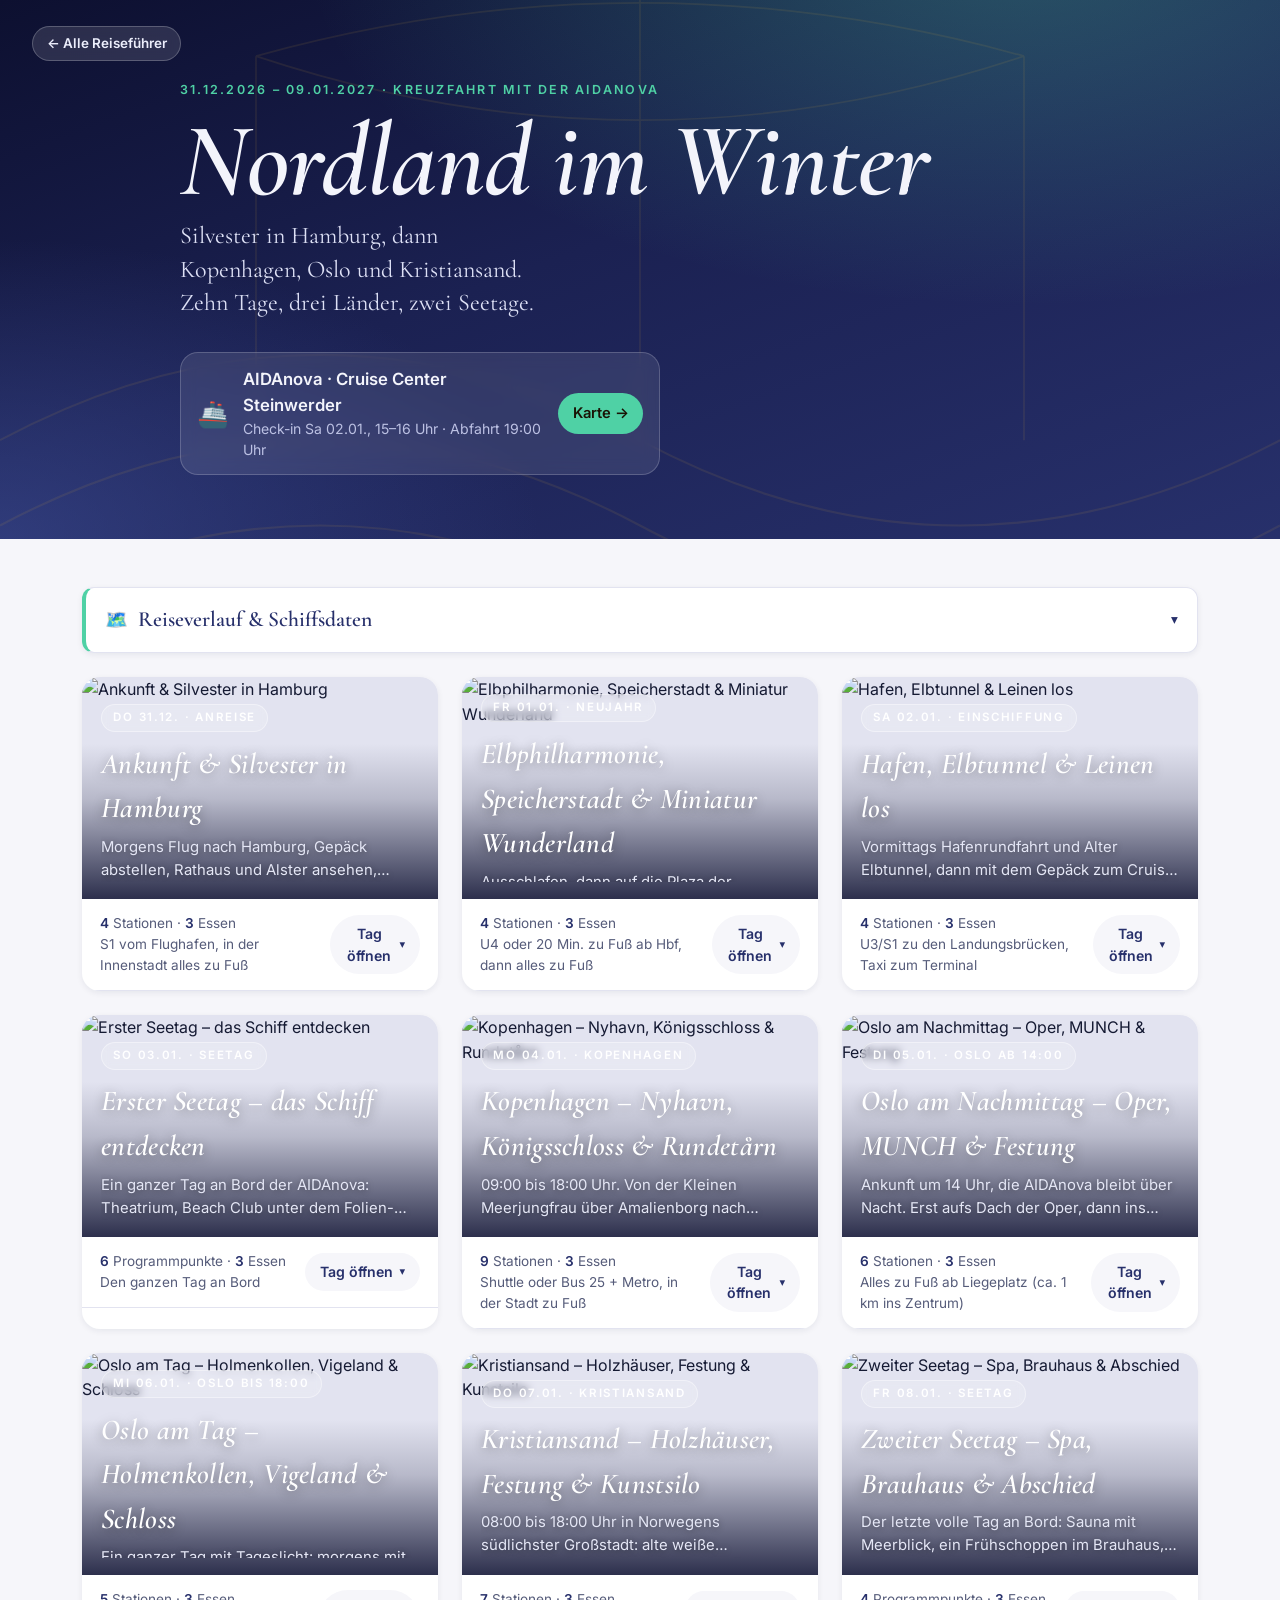
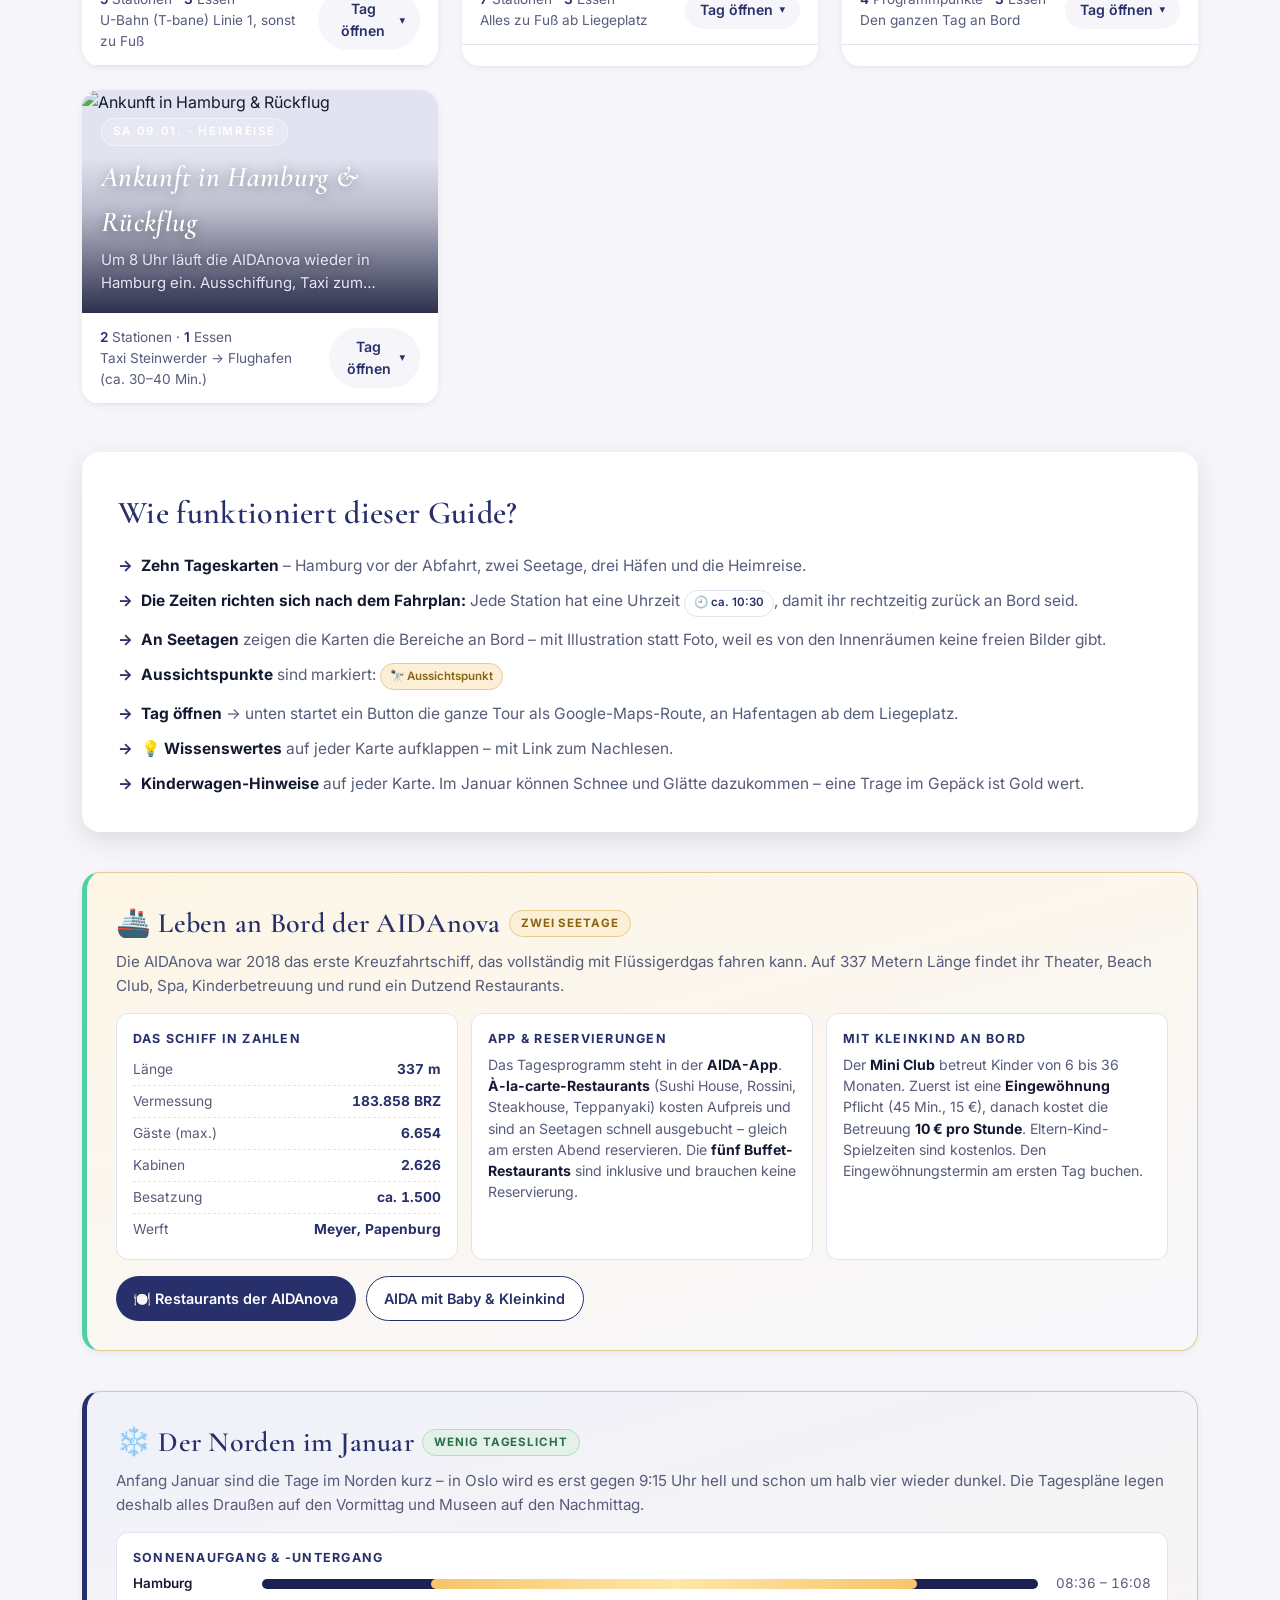
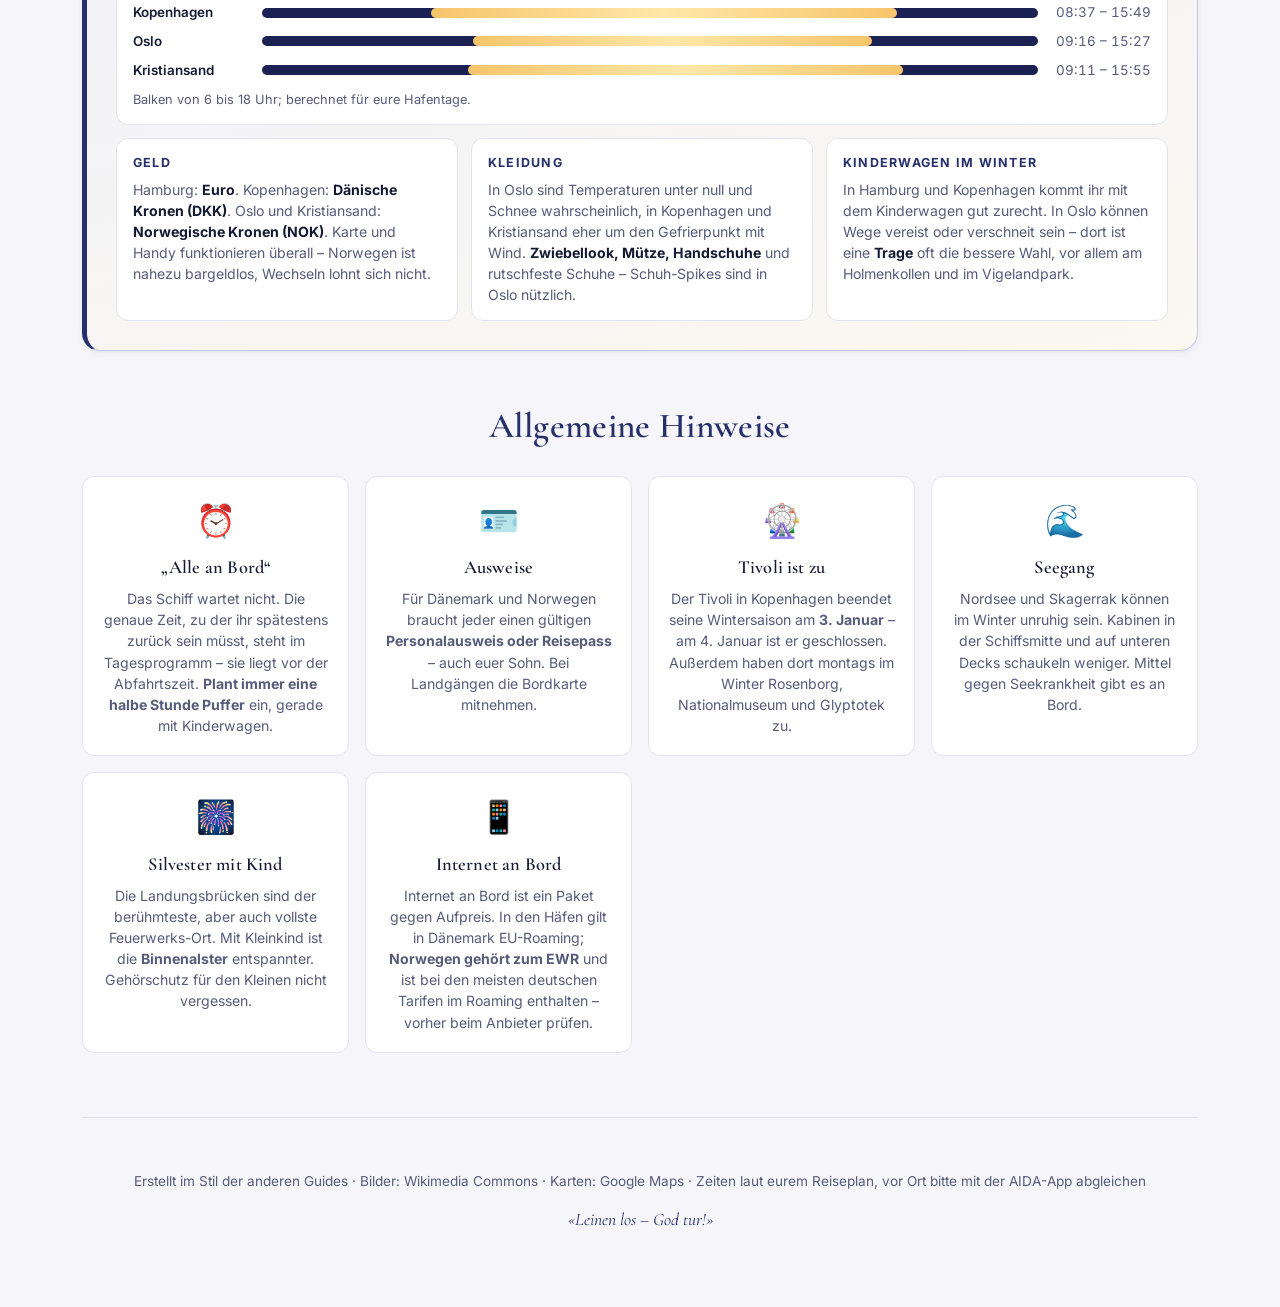
==== aida/index.html @ bf61fb6d "AIDAnova: Kreuzfahrt-Reisefuehrer 31.12.2026-09.01.2027 + Startseite auf sieben Reisen - Neuer Guide" ====
<!DOCTYPE html>
<html lang="de">
<head>
  <meta charset="UTF-8" />
  <meta name="viewport" content="width=device-width, initial-scale=1.0, viewport-fit=cover" />
  <meta name="theme-color" content="#27306b" />
  <meta name="description" content="Reiseführer zur AIDAnova-Kreuzfahrt 31.12.2026–09.01.2027: Silvester in Hamburg, Kopenhagen, Oslo, Kristiansand und zwei Seetage – mit Tagesplänen, Bordtipps und Wissenswertem." />
  <title>AIDAnova · Hamburg – Kopenhagen – Oslo – Kristiansand</title>
  <link rel="preconnect" href="https://upload.wikimedia.org" crossorigin />
  <link rel="preconnect" href="https://fonts.googleapis.com" />
  <link rel="preconnect" href="https://fonts.gstatic.com" crossorigin />
  <link href="https://fonts.googleapis.com/css2?family=Cormorant+Garamond:wght@500;600;700&family=Inter:wght@400;500;600;700&display=swap" rel="stylesheet" />
  <link rel="stylesheet" href="styles.css?v=2" />
  <link rel="icon" href="data:image/svg+xml,%3Csvg xmlns='http://www.w3.org/2000/svg' viewBox='0 0 100 100'%3E%3Ctext y='.9em' font-size='90'%3E🚢%3C/text%3E%3C/svg%3E" />
</head>
<body>
  <header class="hero">
    <a class="backlink" href="../index.html">← Alle Reiseführer</a>
    <div class="hero-inner">
      <div class="kicker">31.12.2026 – 09.01.2027 · Kreuzfahrt mit der AIDAnova</div>
      <h1>Nordland im Winter</h1>
      <p class="lead">Silvester in Hamburg, dann Kopenhagen, Oslo und Kristiansand.<br />Zehn Tage, drei Länder, zwei Seetage.</p>
      <div class="hotel-card">
        <div class="hotel-icon">🚢</div>
        <div>
          <div class="hotel-name">AIDAnova · Cruise Center Steinwerder</div>
          <div class="hotel-addr">Check-in Sa 02.01., 15–16 Uhr · Abfahrt 19:00 Uhr</div>
        </div>
        <a class="hotel-link" id="hotel-link" href="#" target="_blank" rel="noopener">Karte&nbsp;→</a>
      </div>
    </div>
  </header>

  <main>
    <section class="travel-summary">
      <details class="travel-details">
        <summary>
          <span class="ts-icon">🗺️</span>
          <span class="ts-title">Reiseverlauf &amp; Schiffsdaten</span>
          <span class="ts-chevron">▾</span>
        </summary>
        <div class="ts-body">

          <div class="port-table-wrap">
            <table class="port-table">
              <thead><tr><th>Tag</th><th>Ort</th><th>Zeiten</th></tr></thead>
              <tbody>
                <tr><td>Do 31.12.</td><td>Anreise nach Hamburg · Silvester</td><td class="t">07:00 Flug</td></tr>
                <tr><td>Fr 01.01.</td><td>Hamburg · Miniatur Wunderland</td><td class="t">13:00 geplant</td></tr>
                <tr><td>Sa 02.01.</td><td>Hamburg · Einschiffung, Cruise Center Steinwerder</td><td class="t">Check-in 15–16 · ab 19:00</td></tr>
                <tr class="sea"><td>So 03.01.</td><td>Seetag</td><td class="t">ganztags an Bord</td></tr>
                <tr><td>Mo 04.01.</td><td>Kopenhagen</td><td class="t">09:00 – 18:00</td></tr>
                <tr><td>Di 05.01.</td><td>Oslo · Übernachtung im Hafen</td><td class="t">an 14:00</td></tr>
                <tr><td>Mi 06.01.</td><td>Oslo</td><td class="t">ab 18:00</td></tr>
                <tr><td>Do 07.01.</td><td>Kristiansand</td><td class="t">08:00 – 18:00</td></tr>
                <tr class="sea"><td>Fr 08.01.</td><td>Seetag</td><td class="t">ganztags an Bord</td></tr>
                <tr><td>Sa 09.01.</td><td>Hamburg · Ausschiffung &amp; Rückflug</td><td class="t">an 08:00 · Flug 13:30</td></tr>
              </tbody>
            </table>
          </div>

          <div class="logistics">
            <div class="logi-card">
              <h3>🛳️ Einschiffung <span class="logi-time">Sa 02.01.</span></h3>
              <div class="logi-leg"><span class="t">15–16 Uhr</span><span class="d"><strong>Check-in auf der AIDAnova</strong><br />Cruise Center Steinwerder · Kronprinzkai</span></div>
              <div class="logi-leg"><span class="t">Adresse</span><span class="d"><strong>Buchheisterstraße 16</strong><br />20457 Hamburg</span></div>
              <div class="logi-leg"><span class="t">19:00</span><span class="d"><strong>Abfahrt</strong><br />Auslaufen auf der Elbe bei Nacht</span></div>
              <p style="margin-top:0.7rem;">Mit Gepäck und Kinderwagen am besten mit dem <strong>Taxi</strong> zum Terminal – es liegt auf der Südseite der Elbe.</p>
            </div>
            <div class="logi-card">
              <h3>✈️ Flüge <span class="logi-time">Stuttgart ↔ Hamburg</span></h3>
              <div class="logi-leg"><span class="t">Do 31.12.</span><span class="d"><strong>07:00 Flug nach Hamburg</strong><br />vom Flughafen mit der S1 in die Stadt</span></div>
              <div class="logi-leg"><span class="t">Sa 09.01.</span><span class="d"><strong>13:30 Rückflug nach Stuttgart</strong><br />spätestens 11:30 Uhr am Flughafen</span></div>
              <p style="margin-top:0.7rem;">Ankunft des Schiffs am 09.01. um 08:00 Uhr – frühes Ausschiffungsfenster wählen und ein Taxi zum Flughafen einplanen (ca. 30–40 Min.).</p>
            </div>
          </div>

          <div class="fare-note" style="margin-top:1rem;">
            <strong>Noch offen laut eurem Reiseplan:</strong>
            <ul class="checklist">
              <li>Hotel und Transfers in Hamburg (31.12.–02.01.)</li>
              <li>Buchungsbestätigung Miniatur Wunderland (Fr 01.01., 13:00 Uhr)</li>
              <li>Weitere Aktivitäten und Landausflüge</li>
              <li>Ausschiffung und Transfer zum Flughafen am 09.01.</li>
            </ul>
          </div>

        </div>
      </details>
    </section>

    <section class="zones" id="zones"></section>

    <template id="zone-template">
      <article class="zone-card">
        <div class="zone-image-wrap">
          <img class="zone-image" alt="" loading="lazy" />
          <div class="zone-overlay">
            <div class="zone-tag"></div>
            <h3 class="zone-title"></h3>
            <p class="zone-summary"></p>
          </div>
        </div>
        <div class="zone-meta">
          <div class="zone-stats"></div>
          <button class="zone-toggle" type="button">
            <span class="toggle-text">Tag öffnen</span>
            <span class="toggle-icon">▾</span>
          </button>
        </div>
        <div class="zone-body" hidden>
          <div class="zone-section">
            <h4>Stationen</h4>
            <div class="cards sights"></div>
          </div>
          <div class="zone-section">
            <h4>Essen &amp; Trinken</h4>
            <div class="cards restaurants"></div>
          </div>
          <div class="zone-actions">
            <a class="route-btn" target="_blank" rel="noopener">
              <span>🚶</span><span>Als Spaziergang in Google&nbsp;Maps</span>
            </a>
            <p class="route-hint"></p>
          </div>
        </div>
      </article>
    </template>

    <template id="card-template">
      <article class="card">
        <div class="card-image-wrap">
          <img class="card-image" alt="" loading="lazy" />
        </div>
        <div class="card-body">
          <div class="card-head">
            <h5 class="card-title"></h5>
            <span class="card-type"></span>
          </div>
          <p class="card-desc"></p>
          <div class="card-badges"></div>
          <a class="card-link" target="_blank" rel="noopener">
            <span class="card-link-icon">📍</span>
            <span class="card-link-text">In Google&nbsp;Maps öffnen</span>
          </a>
        </div>
      </article>
    </template>

    <section class="intro">
      <h2>Wie funktioniert dieser Guide?</h2>
      <ul class="intro-list">
        <li><strong>Zehn Tageskarten</strong> – Hamburg vor der Abfahrt, zwei Seetage, drei Häfen und die Heimreise.</li>
        <li><strong>Die Zeiten richten sich nach dem Fahrplan:</strong> Jede Station hat eine Uhrzeit <span class="badge time">🕘 ca. 10:30</span>, damit ihr rechtzeitig zurück an Bord seid.</li>
        <li><strong>An Seetagen</strong> zeigen die Karten die Bereiche an Bord – mit Illustration statt Foto, weil es von den Innenräumen keine freien Bilder gibt.</li>
        <li><strong>Aussichtspunkte</strong> sind markiert: <span class="badge view">🔭 Aussichtspunkt</span></li>
        <li><strong>Tag öffnen</strong> → unten startet ein Button die ganze Tour als Google-Maps-Route, an Hafentagen ab dem Liegeplatz.</li>
        <li><strong>💡 Wissenswertes</strong> auf jeder Karte aufklappen – mit Link zum Nachlesen.</li>
        <li><strong>Kinderwagen-Hinweise</strong> auf jeder Karte. Im Januar können Schnee und Glätte dazukommen – eine Trage im Gepäck ist Gold wert.</li>
      </ul>
    </section>

    <section class="info-panel highlight">
      <h2>🚢 Leben an Bord der AIDAnova <span class="status-pill gold">Zwei Seetage</span></h2>
      <p>Die AIDAnova war 2018 das erste Kreuzfahrtschiff, das vollständig mit Flüssigerdgas fahren kann. Auf 337 Metern Länge findet ihr Theater, Beach Club, Spa, Kinderbetreuung und rund ein Dutzend Restaurants.</p>
      <div class="info-grid">
        <div class="info-box">
          <h3>Das Schiff in Zahlen</h3>
          <div class="fare"><span>Länge</span><b>337 m</b></div>
          <div class="fare"><span>Vermessung</span><b>183.858 BRZ</b></div>
          <div class="fare"><span>Gäste (max.)</span><b>6.654</b></div>
          <div class="fare"><span>Kabinen</span><b>2.626</b></div>
          <div class="fare"><span>Besatzung</span><b>ca. 1.500</b></div>
          <div class="fare"><span>Werft</span><b>Meyer, Papenburg</b></div>
        </div>
        <div class="info-box">
          <h3>App &amp; Reservierungen</h3>
          <p>Das Tagesprogramm steht in der <strong>AIDA-App</strong>. <strong>À-la-carte-Restaurants</strong> (Sushi House, Rossini, Steakhouse, Teppanyaki) kosten Aufpreis und sind an Seetagen schnell ausgebucht – gleich am ersten Abend reservieren. Die <strong>fünf Buffet-Restaurants</strong> sind inklusive und brauchen keine Reservierung.</p>
        </div>
        <div class="info-box">
          <h3>Mit Kleinkind an Bord</h3>
          <p>Der <strong>Mini Club</strong> betreut Kinder von 6 bis 36 Monaten. Zuerst ist eine <strong>Eingewöhnung</strong> Pflicht (45 Min., 15&nbsp;€), danach kostet die Betreuung <strong>10&nbsp;€ pro Stunde</strong>. Eltern-Kind-Spielzeiten sind kostenlos. Den Eingewöhnungstermin am ersten Tag buchen.</p>
        </div>
      </div>
      <div class="info-actions">
        <a class="info-btn" href="https://aida.de/schiffe/aidanova/restaurants" target="_blank" rel="noopener">🍽️ Restaurants der AIDAnova</a>
        <a class="info-btn secondary" href="https://aida.de/willkommen/familie/babies-kleinkinder" target="_blank" rel="noopener">AIDA mit Baby &amp; Kleinkind</a>
      </div>
    </section>

    <section class="info-panel">
      <h2>❄️ Der Norden im Januar <span class="status-pill">Wenig Tageslicht</span></h2>
      <p>Anfang Januar sind die Tage im Norden kurz – in Oslo wird es erst gegen 9:15 Uhr hell und schon um halb vier wieder dunkel. Die Tagespläne legen deshalb alles Draußen auf den Vormittag und Museen auf den Nachmittag.</p>
      <div class="info-box" style="margin-bottom:0.8rem;">
        <h3>Sonnenaufgang &amp; -untergang</h3>
        <div class="daylight">
          <div class="dl-row"><b>Hamburg</b><div class="dl-bar"><span style="left:21.7%;width:62.8%"></span></div><span class="dl-t">08:36 – 16:08</span></div>
          <div class="dl-row"><b>Kopenhagen</b><div class="dl-bar"><span style="left:21.8%;width:60%"></span></div><span class="dl-t">08:37 – 15:49</span></div>
          <div class="dl-row"><b>Oslo</b><div class="dl-bar"><span style="left:27.2%;width:51.5%"></span></div><span class="dl-t">09:16 – 15:27</span></div>
          <div class="dl-row"><b>Kristiansand</b><div class="dl-bar"><span style="left:26.5%;width:56.1%"></span></div><span class="dl-t">09:11 – 15:55</span></div>
        </div>
        <p style="margin-top:0.6rem; font-size:0.8rem;">Balken von 6 bis 18 Uhr; berechnet für eure Hafentage.</p>
      </div>
      <div class="info-grid">
        <div class="info-box">
          <h3>Geld</h3>
          <p>Hamburg: <strong>Euro</strong>. Kopenhagen: <strong>Dänische Kronen (DKK)</strong>. Oslo und Kristiansand: <strong>Norwegische Kronen (NOK)</strong>. Karte und Handy funktionieren überall – Norwegen ist nahezu bargeldlos, Wechseln lohnt sich nicht.</p>
        </div>
        <div class="info-box">
          <h3>Kleidung</h3>
          <p>In Oslo sind Temperaturen unter null und Schnee wahrscheinlich, in Kopenhagen und Kristiansand eher um den Gefrierpunkt mit Wind. <strong>Zwiebellook, Mütze, Handschuhe</strong> und rutschfeste Schuhe – Schuh-Spikes sind in Oslo nützlich.</p>
        </div>
        <div class="info-box">
          <h3>Kinderwagen im Winter</h3>
          <p>In Hamburg und Kopenhagen kommt ihr mit dem Kinderwagen gut zurecht. In Oslo können Wege vereist oder verschneit sein – dort ist eine <strong>Trage</strong> oft die bessere Wahl, vor allem am Holmenkollen und im Vigelandpark.</p>
        </div>
      </div>
    </section>

    <section class="tips">
      <h2>Allgemeine Hinweise</h2>
      <div class="tip-grid">
        <div class="tip">
          <div class="tip-icon">⏰</div>
          <h3>„Alle an Bord“</h3>
          <p>Das Schiff wartet nicht. Die genaue Zeit, zu der ihr spätestens zurück sein müsst, steht im Tagesprogramm – sie liegt vor der Abfahrtszeit. <strong>Plant immer eine halbe Stunde Puffer</strong> ein, gerade mit Kinderwagen.</p>
        </div>
        <div class="tip">
          <div class="tip-icon">🪪</div>
          <h3>Ausweise</h3>
          <p>Für Dänemark und Norwegen braucht jeder einen gültigen <strong>Personalausweis oder Reisepass</strong> – auch euer Sohn. Bei Landgängen die Bordkarte mitnehmen.</p>
        </div>
        <div class="tip">
          <div class="tip-icon">🎡</div>
          <h3>Tivoli ist zu</h3>
          <p>Der Tivoli in Kopenhagen beendet seine Wintersaison am <strong>3. Januar</strong> – am 4. Januar ist er geschlossen. Außerdem haben dort montags im Winter Rosenborg, Nationalmuseum und Glyptotek zu.</p>
        </div>
        <div class="tip">
          <div class="tip-icon">🌊</div>
          <h3>Seegang</h3>
          <p>Nordsee und Skagerrak können im Winter unruhig sein. Kabinen in der Schiffsmitte und auf unteren Decks schaukeln weniger. Mittel gegen Seekrankheit gibt es an Bord.</p>
        </div>
        <div class="tip">
          <div class="tip-icon">🎆</div>
          <h3>Silvester mit Kind</h3>
          <p>Die Landungsbrücken sind der berühmteste, aber auch vollste Feuerwerks-Ort. Mit Kleinkind ist die <strong>Binnenalster</strong> entspannter. Gehörschutz für den Kleinen nicht vergessen.</p>
        </div>
        <div class="tip">
          <div class="tip-icon">📱</div>
          <h3>Internet an Bord</h3>
          <p>Internet an Bord ist ein Paket gegen Aufpreis. In den Häfen gilt in Dänemark EU-Roaming; <strong>Norwegen gehört zum EWR</strong> und ist bei den meisten deutschen Tarifen im Roaming enthalten – vorher beim Anbieter prüfen.</p>
        </div>
      </div>
    </section>

    <footer class="footer">
      <p>Erstellt im Stil der anderen Guides · Bilder: Wikimedia&nbsp;Commons · Karten: Google&nbsp;Maps · Zeiten laut eurem Reiseplan, vor Ort bitte mit der AIDA-App abgleichen</p>
      <p class="footer-quote">«Leinen los – God tur!»</p>
    </footer>
  </main>

  <script src="script.js?v=2"></script>
</body>
</html>
---- aida/styles.css ----
/* ========== Variables ========== */
:root {
  --terra: #27306b;        /* Nordlicht-Indigo */
  --terra-soft: #40509a;   /* helleres Indigo */
  --cream: #f6f6fa;        /* kühles Off-White */
  --cream-2: #e2e3f0;      /* zartes Blaugrau */
  --ink: #151a33;          /* Tiefblau-Schwarz */
  --ink-soft: #565c7a;     /* gedämpft */
  --gold: #4fd1a5;         /* Aurora-Mint (Nordlicht) */
  --green: #2c6e49;
  --amber: #c97e1f;
  --red: #b1361b;
  --shadow-sm: 0 2px 6px rgba(21, 26, 51, 0.07);
  --shadow: 0 8px 24px rgba(21, 26, 51, 0.12);
  --shadow-lg: 0 16px 48px rgba(21, 26, 51, 0.18);
  --radius: 18px;
  --radius-sm: 12px;
  --serif: "Cormorant Garamond", "Playfair Display", Georgia, serif;
  --sans: "Inter", -apple-system, BlinkMacSystemFont, "Segoe UI", system-ui, sans-serif;
}

/* ========== Reset ========== */
*, *::before, *::after { box-sizing: border-box; }
html { -webkit-text-size-adjust: 100%; scroll-behavior: smooth; }
body {
  margin: 0;
  font-family: var(--sans);
  color: var(--ink);
  background: var(--cream);
  line-height: 1.55;
  -webkit-font-smoothing: antialiased;
}
img { display: block; max-width: 100%; height: auto; }
button { font: inherit; cursor: pointer; border: 0; background: none; color: inherit; }
a { color: inherit; text-decoration: none; }
h1, h2, h3, h4, h5 { font-family: var(--serif); font-weight: 600; letter-spacing: 0.01em; margin: 0; }

/* ========== Back link ========== */
.backlink {
  position: absolute;
  top: clamp(1rem, 3vw, 1.6rem);
  left: clamp(1rem, 4vw, 2rem);
  z-index: 5;
  display: inline-flex;
  align-items: center;
  gap: 0.4rem;
  font-size: 0.84rem;
  font-weight: 600;
  color: #eceefb;
  background: rgba(255, 255, 255, 0.12);
  border: 1px solid rgba(255, 255, 255, 0.22);
  border-radius: 999px;
  padding: 0.4rem 0.85rem;
  backdrop-filter: blur(6px);
  -webkit-backdrop-filter: blur(6px);
  transition: background 0.15s ease, transform 0.15s ease;
}
.backlink:hover { background: rgba(255, 255, 255, 0.22); transform: translateX(-2px); }

/* ========== Hero ========== */
.hero {
  position: relative;
  background:
    radial-gradient(1200px 600px at 80% -10%, rgba(79,209,165,0.30), transparent 60%),
    radial-gradient(900px 500px at 0% 100%, rgba(64,80,154,0.55), transparent 60%),
    linear-gradient(160deg, #0d1030 0%, #1b2152 46%, #27306b 100%);
  color: #f3f4fb;
  padding: clamp(4.5rem, 8vw, 5rem) clamp(1.25rem, 5vw, 3rem) clamp(2rem, 6vw, 4rem);
  overflow: hidden;
}
.hero::before {
  content: "";
  position: absolute; inset: 0;
  background:
    url("data:image/svg+xml;utf8,%3Csvg xmlns='http://www.w3.org/2000/svg' width='600' height='600' viewBox='0 0 600 600'%3E%3Cg fill='none' stroke='%23d4a53a' stroke-width='1' opacity='0.10'%3E%3Cpath d='M0 380 Q 150 300 300 380 T 600 380'/%3E%3Cpath d='M0 420 Q 150 340 300 420 T 600 420'/%3E%3Cpath d='M0 460 Q 150 380 300 460 T 600 460'/%3E%3Cpath d='M120 380 V200 M300 380 V170 M480 380 V200' stroke-width='0.8'/%3E%3Cpath d='M120 200 Q 300 260 480 200' stroke-width='0.8'/%3E%3Cpath d='M120 200 Q 300 150 480 200' stroke-width='0.8'/%3E%3C/g%3E%3C/svg%3E") center/cover no-repeat;
  pointer-events: none;
}
.hero-inner { position: relative; max-width: 920px; margin: 0 auto; }
.kicker {
  font-size: 0.78rem;
  letter-spacing: 0.18em;
  text-transform: uppercase;
  color: var(--gold);
  font-weight: 600;
  margin-bottom: 0.8rem;
}
.hero h1 {
  font-size: clamp(3.4rem, 12vw, 6.5rem);
  line-height: 0.95;
  margin: 0 0 0.5rem;
  font-weight: 600;
  font-style: italic;
  letter-spacing: -0.01em;
}
.lead {
  font-family: var(--serif);
  font-size: clamp(1.15rem, 2.5vw, 1.5rem);
  line-height: 1.4;
  color: #dde0f5;
  margin: 0 0 2rem;
  max-width: 34ch;
}
.hotel-card {
  display: flex;
  align-items: center;
  gap: 0.9rem;
  background: rgba(243, 244, 251, 0.10);
  backdrop-filter: blur(8px);
  -webkit-backdrop-filter: blur(8px);
  border: 1px solid rgba(243, 244, 251, 0.20);
  border-radius: var(--radius);
  padding: 0.8rem 1rem;
  max-width: 480px;
}
.hotel-icon { font-size: 1.6rem; line-height: 1; }
.hotel-name { font-weight: 600; font-size: 1.05rem; }
.hotel-addr { font-size: 0.88rem; color: #bcc1e3; }
.hotel-card > div:nth-child(2) { flex: 1; }
.hotel-link {
  background: var(--gold);
  color: #1a1305;
  font-weight: 600;
  font-size: 0.92rem;
  padding: 0.55rem 0.9rem;
  border-radius: 999px;
  white-space: nowrap;
  transition: transform 0.15s ease, background 0.15s ease;
}
.hotel-link:hover { background: #6fe0ba; transform: translateY(-1px); }
.hotel-link:active { transform: translateY(0); }

/* ========== Main ========== */
main { max-width: 1180px; margin: 0 auto; padding: 0 clamp(1rem, 4vw, 2rem); }

/* ========== Intro ========== */
.intro {
  background: #fff;
  border-radius: var(--radius);
  padding: clamp(1.5rem, 4vw, 2.25rem);
  margin: 0 auto 2.5rem;
  box-shadow: var(--shadow);
  position: relative;
  z-index: 2;
}
.intro h2 {
  font-size: clamp(1.5rem, 3.5vw, 2rem);
  color: var(--terra);
  margin-bottom: 1rem;
}
.intro-list {
  list-style: none;
  padding: 0;
  margin: 0;
  display: grid;
  gap: 0.7rem;
  font-size: 0.97rem;
  color: var(--ink-soft);
}
.intro-list li::before {
  content: "→";
  color: var(--terra);
  font-weight: 700;
  margin-right: 0.5rem;
}
.intro-list strong { color: var(--ink); }

/* ========== Info-Panel ========== */
.info-panel {
  background: linear-gradient(165deg, #f0f1fa 0%, #fbf8f0 100%);
  border: 1px solid #c3c7e6;
  border-left: 5px solid var(--terra);
  border-radius: var(--radius);
  padding: clamp(1.2rem, 3vw, 1.8rem);
  margin: 0 auto 2.5rem;
  box-shadow: var(--shadow-sm);
}
.info-panel.highlight {
  background: linear-gradient(165deg, #fdf6e6 0%, #f8f8fc 100%);
  border-color: #e4cb90;
  border-left-color: var(--gold);
}
.info-panel h2 {
  font-size: clamp(1.35rem, 3vw, 1.75rem);
  color: var(--terra);
  margin-bottom: 0.3rem;
  display: flex;
  align-items: center;
  gap: 0.5rem;
  flex-wrap: wrap;
}
.status-pill {
  font-family: var(--sans);
  font-size: 0.72rem;
  font-weight: 700;
  letter-spacing: 0.08em;
  text-transform: uppercase;
  background: #e3f1e8;
  color: var(--green);
  border: 1px solid #b6dcbf;
  border-radius: 999px;
  padding: 0.25rem 0.7rem;
}
.status-pill.gold { background: #fbf0d6; color: #8a6412; border-color: #e4cb90; }
.info-panel > p { margin: 0 0 1rem; font-size: 0.95rem; color: var(--ink-soft); }
.info-grid {
  display: grid;
  gap: 0.8rem;
  grid-template-columns: 1fr;
}
@media (min-width: 680px) {
  .info-grid { grid-template-columns: repeat(3, 1fr); }
}
.info-box {
  background: #fff;
  border: 1px solid var(--cream-2);
  border-radius: var(--radius-sm);
  padding: 0.9rem 1rem;
}
.info-box h3 {
  font-family: var(--sans);
  font-size: 0.78rem;
  font-weight: 700;
  letter-spacing: 0.1em;
  text-transform: uppercase;
  color: var(--terra);
  margin-bottom: 0.4rem;
}
.info-box p { margin: 0; font-size: 0.88rem; color: var(--ink-soft); line-height: 1.5; }
.info-box strong { color: var(--ink); }
.fare {
  display: flex;
  justify-content: space-between;
  gap: 0.6rem;
  padding: 0.3rem 0;
  border-bottom: 1px dashed var(--cream-2);
  font-size: 0.86rem;
  color: var(--ink-soft);
}
.fare:last-child { border-bottom: 0; }
.fare b { color: var(--terra); font-variant-numeric: tabular-nums; white-space: nowrap; }
.info-actions { margin-top: 1rem; display: flex; flex-wrap: wrap; gap: 0.6rem; }
.info-btn {
  display: inline-flex;
  align-items: center;
  gap: 0.45rem;
  background: var(--terra);
  color: #fff;
  font-weight: 600;
  font-size: 0.9rem;
  padding: 0.65rem 1.1rem;
  border-radius: 999px;
  transition: background 0.15s ease, transform 0.15s ease;
}
.info-btn:hover { background: var(--terra-soft); transform: translateY(-1px); }
.info-btn.secondary {
  background: #fff;
  color: var(--terra);
  border: 1.5px solid var(--terra);
}
.info-btn.secondary:hover { background: var(--terra); color: #fff; }

/* ========== Flug & Reisedaten (aufklappbar) ========== */
.travel-summary {
  margin: clamp(2rem, 5vw, 3rem) 0 0;
  position: relative;
  z-index: 2;
}
.travel-details {
  background: #fff;
  border: 1px solid var(--cream-2);
  border-left: 4px solid var(--gold);
  border-radius: var(--radius-sm);
  box-shadow: var(--shadow-sm);
  overflow: hidden;
}
.travel-details > summary {
  display: flex;
  align-items: center;
  gap: 0.6rem;
  padding: 0.95rem 1.2rem;
  cursor: pointer;
  user-select: none;
  font-family: var(--serif);
  font-size: clamp(1.1rem, 2.4vw, 1.35rem);
  font-weight: 600;
  color: var(--terra);
  list-style: none;
  transition: background 0.15s ease;
}
.travel-details > summary::-webkit-details-marker { display: none; }
.travel-details > summary::marker { content: ""; }
.travel-details > summary:hover { background: #f3f3fa; }
.travel-details > summary:focus-visible {
  outline: 2px solid var(--terra);
  outline-offset: -2px;
}
.ts-icon { font-size: 1.15rem; line-height: 1; }
.ts-title { flex: 1; }
.ts-chevron {
  font-family: var(--sans);
  font-size: 0.85rem;
  color: var(--terra);
  transition: transform 0.25s ease;
}
.travel-details[open] > summary .ts-chevron { transform: rotate(180deg); }
.travel-details[open] > summary { border-bottom: 1px solid var(--cream-2); }
.ts-body { padding: 1.2rem clamp(1rem, 3vw, 1.3rem) 1.3rem; }

/* Flüge */
.flights {
  display: grid;
  gap: 0.8rem;
  grid-template-columns: 1fr;
  margin-bottom: 1rem;
}
@media (min-width: 680px) {
  .flights { grid-template-columns: 1fr 1fr; }
}
.flight {
  background: linear-gradient(165deg, #f3f3fa 0%, #fbfaf4 100%);
  border: 1px solid var(--cream-2);
  border-radius: var(--radius-sm);
  padding: 0.9rem 1rem;
}
.fl-head {
  display: flex;
  justify-content: space-between;
  align-items: baseline;
  gap: 0.5rem;
  margin-bottom: 0.6rem;
}
.fl-dir {
  font-family: var(--sans);
  font-size: 0.78rem;
  font-weight: 700;
  letter-spacing: 0.08em;
  text-transform: uppercase;
  color: var(--terra);
}
.fl-no {
  font-family: var(--sans);
  font-size: 0.75rem;
  font-weight: 700;
  color: #8a6412;
  background: #fbf0d6;
  border: 1px solid #e4cb90;
  border-radius: 999px;
  padding: 0.15rem 0.55rem;
  white-space: nowrap;
}
.fl-route {
  display: flex;
  align-items: center;
  gap: 0.5rem;
}
.fl-point { flex: 1; min-width: 0; }
.fl-point b {
  display: block;
  font-size: 1.3rem;
  color: var(--ink);
  font-variant-numeric: tabular-nums;
  line-height: 1.1;
}
.fl-point span {
  display: block;
  font-size: 0.8rem;
  color: var(--ink-soft);
}
.fl-point:last-child { text-align: right; }
.fl-arrow {
  display: flex;
  flex-direction: column;
  align-items: center;
  color: var(--terra-soft);
  font-size: 1rem;
  flex-shrink: 0;
}
.fl-arrow small { font-size: 0.68rem; color: var(--ink-soft); white-space: nowrap; }
.fl-date {
  margin-top: 0.6rem;
  padding-top: 0.5rem;
  border-top: 1px dashed var(--cream-2);
  font-size: 0.8rem;
  color: var(--ink-soft);
}
.fare-note {
  background: #f7f7fc;
  border: 1px solid var(--cream-2);
  border-radius: var(--radius-sm);
  padding: 0.8rem 1rem;
  font-size: 0.86rem;
  color: var(--ink-soft);
  line-height: 1.5;
  margin-bottom: 1rem;
}
.fare-note strong { color: var(--ink); }
.ts-body .logistics { margin-bottom: 0; }
.travel-summary + .zones { margin-top: 1.5rem; }

/* ========== Logistik ========== */
.logistics {
  display: grid;
  gap: 1rem;
  grid-template-columns: 1fr;
  margin: 0 auto 2.5rem;
}
@media (min-width: 720px) {
  .logistics { grid-template-columns: 1fr 1fr; }
}
.logi-card {
  background: linear-gradient(165deg, #ffffff 0%, #f3f3fa 100%);
  border: 1px solid var(--cream-2);
  border-left: 4px solid var(--gold);
  border-radius: var(--radius-sm);
  padding: 1.2rem 1.3rem;
  box-shadow: var(--shadow-sm);
}
.logi-card h3 {
  font-size: 1.2rem;
  color: var(--terra);
  margin-bottom: 0.55rem;
  display: flex;
  align-items: center;
  gap: 0.5rem;
  flex-wrap: wrap;
}
.logi-card .logi-time {
  font-family: var(--sans);
  font-weight: 700;
  color: var(--gold);
  font-size: 0.95rem;
}
.logi-card p { margin: 0 0 0.5rem; font-size: 0.92rem; color: var(--ink-soft); }
.logi-card p:last-child { margin-bottom: 0; }
.logi-card strong { color: var(--ink); }
.logi-leg {
  display: flex;
  align-items: baseline;
  gap: 0.6rem;
  padding: 0.45rem 0;
  border-bottom: 1px dashed var(--cream-2);
  font-size: 0.92rem;
}
.logi-leg:last-of-type { border-bottom: 0; }
.logi-leg .t {
  font-weight: 700;
  color: var(--terra);
  white-space: nowrap;
  font-variant-numeric: tabular-nums;
}
.logi-leg .d { color: var(--ink-soft); }
.logi-leg .d strong { color: var(--ink); }

/* ========== Zones ========== */
.zones {
  display: grid;
  gap: 1.5rem;
  grid-template-columns: 1fr;
  margin: clamp(2rem, 5vw, 3rem) 0 3rem;
  position: relative;
  z-index: 2;
}
@media (min-width: 720px) {
  .zones { grid-template-columns: repeat(2, 1fr); }
}
@media (min-width: 1080px) {
  .zones { grid-template-columns: repeat(3, 1fr); }
}

.zone-card {
  background: #fff;
  border-radius: var(--radius);
  overflow: hidden;
  box-shadow: var(--shadow-sm);
  display: flex;
  flex-direction: column;
  transition: transform 0.25s ease, box-shadow 0.25s ease;
}
.zone-card:hover { transform: translateY(-3px); box-shadow: var(--shadow); }
.zone-card.is-open {
  grid-column: 1 / -1;
  box-shadow: var(--shadow-lg);
}

.zone-image-wrap {
  position: relative;
  aspect-ratio: 16 / 10;
  overflow: hidden;
  background: var(--cream-2);
}
.zone-image {
  width: 100%;
  height: 100%;
  object-fit: cover;
  transition: transform 0.6s ease;
}
.zone-card:hover .zone-image { transform: scale(1.04); }
.zone-overlay {
  position: absolute;
  inset: 0;
  padding: 1.1rem 1.2rem 1.1rem;
  display: flex;
  flex-direction: column;
  justify-content: flex-end;
  color: #fff;
  background: linear-gradient(180deg, rgba(0,0,0,0) 30%, rgba(13,16,48,0.20) 55%, rgba(13,16,48,0.85) 100%);
}
.zone-tag {
  display: inline-block;
  align-self: flex-start;
  font-size: 0.72rem;
  letter-spacing: 0.15em;
  text-transform: uppercase;
  font-weight: 600;
  background: rgba(255, 255, 255, 0.18);
  border: 1px solid rgba(255, 255, 255, 0.4);
  border-radius: 999px;
  padding: 0.25rem 0.7rem;
  backdrop-filter: blur(4px);
  margin-bottom: 0.6rem;
}
.zone-title {
  font-size: clamp(1.4rem, 3vw, 1.8rem);
  font-style: italic;
  text-shadow: 0 2px 12px rgba(0,0,0,0.4);
}
.zone-summary {
  margin: 0.3rem 0 0;
  font-size: 0.93rem;
  color: #e5e7f6;
  text-shadow: 0 1px 6px rgba(0,0,0,0.4);
  display: -webkit-box;
  -webkit-line-clamp: 2;
  -webkit-box-orient: vertical;
  overflow: hidden;
}

.zone-meta {
  display: flex;
  align-items: center;
  justify-content: space-between;
  gap: 0.8rem;
  padding: 0.85rem 1.1rem;
  border-bottom: 1px solid var(--cream-2);
}
.zone-stats { font-size: 0.85rem; color: var(--ink-soft); }
.zone-stats span { color: var(--terra); font-weight: 600; }

.zone-toggle {
  display: inline-flex;
  align-items: center;
  gap: 0.4rem;
  background: var(--cream);
  color: var(--terra);
  font-weight: 600;
  font-size: 0.88rem;
  padding: 0.5rem 0.95rem;
  border-radius: 999px;
  transition: background 0.15s ease, color 0.15s ease;
}
.zone-toggle:hover { background: var(--terra); color: #fff; }
.toggle-icon { transition: transform 0.25s ease; font-size: 0.7rem; }
.zone-card.is-open .toggle-icon { transform: rotate(180deg); }
.zone-card.is-open .toggle-text::before { content: "Tag schließen"; }
.zone-card.is-open .toggle-text { font-size: 0; }
.zone-card.is-open .toggle-text::before { font-size: 0.88rem; }

.zone-body { padding: 1.4rem clamp(1rem, 3vw, 1.6rem) 1.6rem; }
.zone-section + .zone-section { margin-top: 1.8rem; }
.zone-section h4 {
  font-size: 1.25rem;
  color: var(--terra);
  margin-bottom: 0.9rem;
  border-bottom: 2px solid var(--cream-2);
  padding-bottom: 0.4rem;
}
.zone-section.collapsible h4 {
  display: flex;
  align-items: center;
  justify-content: space-between;
  gap: 0.6rem;
  cursor: pointer;
  user-select: none;
  transition: color 0.15s ease, border-color 0.15s ease;
}
.zone-section.collapsible h4:hover {
  color: var(--terra-soft);
  border-bottom-color: var(--terra-soft);
}
.zone-section.collapsible h4:focus-visible {
  outline: 2px solid var(--terra);
  outline-offset: 4px;
  border-radius: 4px;
}
.section-count {
  font-family: var(--sans);
  font-size: 0.85rem;
  font-weight: 500;
  color: var(--ink-soft);
  margin-left: 0.3rem;
}
.section-icon {
  font-family: var(--sans);
  font-size: 0.9rem;
  transition: transform 0.25s ease;
  color: var(--terra);
}
.zone-section.is-collapsed .section-icon { transform: rotate(-90deg); }
.zone-section.collapsible.is-collapsed h4 {
  margin-bottom: 0;
  border-bottom-color: transparent;
}
.zone-section.collapsible:not(.is-collapsed) h4 { margin-bottom: 0.9rem; }

.cards {
  display: grid;
  gap: 1rem;
  grid-template-columns: 1fr;
}
.cards.is-hidden,
.cards[hidden] { display: none !important; }
@media (min-width: 600px) {
  .cards { grid-template-columns: repeat(2, 1fr); }
}
@media (min-width: 1080px) {
  .zone-card.is-open .cards { grid-template-columns: repeat(3, 1fr); }
}

/* ========== Card ========== */
.card {
  background: var(--cream);
  border-radius: var(--radius-sm);
  overflow: hidden;
  display: flex;
  flex-direction: column;
  border: 1px solid var(--cream-2);
  transition: transform 0.2s ease, box-shadow 0.2s ease;
}
.card:hover { transform: translateY(-2px); box-shadow: var(--shadow-sm); }

.card-image-wrap {
  aspect-ratio: 16 / 10;
  background: linear-gradient(135deg, var(--cream-2), #c0c4e0);
  overflow: hidden;
  position: relative;
}
.card-image { width: 100%; height: 100%; object-fit: cover; }
.card-image[data-fallback="true"] { object-fit: contain; padding: 1.2rem; }

.card-body { padding: 0.9rem 1rem 1rem; flex: 1; display: flex; flex-direction: column; }
.card-head {
  display: flex;
  justify-content: space-between;
  align-items: baseline;
  gap: 0.5rem;
  margin-bottom: 0.35rem;
}
.card-title { font-size: 1.1rem; line-height: 1.2; color: var(--ink); }
.card-type {
  font-size: 0.7rem;
  text-transform: uppercase;
  letter-spacing: 0.1em;
  color: var(--ink-soft);
  flex-shrink: 0;
}
.card-desc {
  font-size: 0.9rem;
  color: var(--ink-soft);
  margin: 0 0 0.7rem;
  line-height: 1.45;
}
.card-badges {
  display: flex;
  flex-wrap: wrap;
  gap: 0.35rem;
  margin-bottom: 0.85rem;
}

.badge {
  display: inline-flex;
  align-items: center;
  gap: 0.25rem;
  font-size: 0.72rem;
  font-weight: 600;
  padding: 0.22rem 0.55rem;
  border-radius: 999px;
  border: 1px solid transparent;
  white-space: nowrap;
}
.badge.stroller-yes { background: #e3f1e8; color: var(--green); border-color: #b6dcbf; }
.badge.stroller-careful { background: #fbeed3; color: var(--amber); border-color: #f0d294; }
.badge.stroller-no { background: #f9dfd6; color: var(--red); border-color: #e9b6a4; }
.badge.price { background: #fff; color: var(--ink-soft); border-color: var(--cream-2); }
.badge.tip { background: #e6e8f5; color: var(--terra); border-color: #c5c9e8; }
.badge.gf { background: #e3f1e8; color: var(--green); border-color: #b6dcbf; }
.badge.transit { background: #e7eefb; color: #2f5277; border-color: #c6d3e6; }
.badge.view { background: #fbf0d6; color: #8a6412; border-color: #e4cb90; }

.card-link {
  margin-top: auto;
  display: inline-flex;
  align-items: center;
  justify-content: center;
  gap: 0.45rem;
  background: var(--terra);
  color: #fff;
  font-weight: 600;
  font-size: 0.88rem;
  padding: 0.6rem 0.9rem;
  border-radius: 999px;
  transition: background 0.15s ease, transform 0.15s ease;
}
.card-link:hover { background: var(--terra-soft); transform: translateY(-1px); }
.card-link:active { transform: translateY(0); }

.card-ticket {
  display: inline-flex;
  align-items: center;
  justify-content: center;
  gap: 0.45rem;
  background: #fff;
  color: var(--terra);
  border: 1.5px solid var(--terra);
  font-weight: 600;
  font-size: 0.86rem;
  padding: 0.55rem 0.85rem;
  border-radius: 999px;
  margin-bottom: 0.5rem;
  transition: background 0.15s ease, color 0.15s ease, transform 0.15s ease;
}
/* ========== Wissenswertes (aufklappbar je Karte) ========== */
.facts {
  background: #fff;
  border: 1px solid var(--cream-2);
  border-radius: var(--radius-sm);
  margin-bottom: 0.6rem;
  overflow: hidden;
}
.facts > summary {
  display: flex;
  align-items: center;
  gap: 0.45rem;
  padding: 0.5rem 0.75rem;
  cursor: pointer;
  user-select: none;
  font-size: 0.82rem;
  font-weight: 600;
  color: var(--terra);
  list-style: none;
  transition: background 0.15s ease;
}
.facts > summary::-webkit-details-marker { display: none; }
.facts > summary::marker { content: ""; }
.facts > summary:hover { background: #eff0fa; }
.facts > summary:focus-visible { outline: 2px solid var(--terra); outline-offset: -2px; }
.facts-icon { font-size: 0.9rem; line-height: 1; }
.facts-title { flex: 1; }
.facts-chevron { font-size: 0.7rem; transition: transform 0.25s ease; }
.facts[open] > summary .facts-chevron { transform: rotate(180deg); }
.facts[open] > summary { border-bottom: 1px solid var(--cream-2); }
.facts-body { padding: 0.75rem; }
.facts-image {
  width: 100%;
  border-radius: 8px;
  margin-bottom: 0.6rem;
  aspect-ratio: 16 / 9;
  object-fit: cover;
}
.facts-text {
  margin: 0 0 0.7rem;
  font-size: 0.85rem;
  line-height: 1.55;
  color: var(--ink-soft);
}
.facts-link {
  display: inline-flex;
  align-items: center;
  gap: 0.35rem;
  font-size: 0.8rem;
  font-weight: 600;
  color: var(--terra);
  border-bottom: 1px solid currentColor;
  padding-bottom: 1px;
  transition: color 0.15s ease;
}
.facts-link:hover { color: var(--terra-soft); }

.card-ticket:hover { background: var(--terra); color: #fff; transform: translateY(-1px); }
.card-ticket:active { transform: translateY(0); }
.card-ticket span:first-child { font-size: 1rem; }

/* ========== Zone actions ========== */
.zone-actions {
  margin-top: 1.8rem;
  padding-top: 1.4rem;
  border-top: 1px solid var(--cream-2);
  text-align: center;
}
.route-btn {
  display: inline-flex;
  align-items: center;
  gap: 0.6rem;
  background: linear-gradient(135deg, var(--terra) 0%, var(--terra-soft) 100%);
  color: #fff;
  padding: 0.85rem 1.3rem;
  border-radius: 999px;
  font-weight: 600;
  font-size: 0.95rem;
  box-shadow: var(--shadow-sm);
  transition: transform 0.15s ease, box-shadow 0.15s ease;
}
.route-btn:hover { transform: translateY(-2px); box-shadow: var(--shadow); }
.route-hint { margin: 0.7rem 0 0; font-size: 0.85rem; color: var(--ink-soft); }

/* ========== Tips ========== */
.tips { margin: 3rem 0 4rem; }
.tips h2 {
  font-size: clamp(1.6rem, 3.5vw, 2.2rem);
  color: var(--terra);
  margin-bottom: 1.4rem;
  text-align: center;
}
.tip-grid {
  display: grid;
  grid-template-columns: repeat(auto-fit, minmax(220px, 1fr));
  gap: 1rem;
}
.tip {
  background: #fff;
  border-radius: var(--radius-sm);
  padding: 1.2rem;
  text-align: center;
  border: 1px solid var(--cream-2);
}
.tip-icon { font-size: 2rem; margin-bottom: 0.5rem; }
.tip h3 { font-size: 1.15rem; color: var(--ink); margin-bottom: 0.4rem; }
.tip p { font-size: 0.88rem; color: var(--ink-soft); margin: 0; line-height: 1.5; }

/* ========== Footer ========== */
.footer {
  text-align: center;
  padding: 2.5rem 1rem 3.5rem;
  border-top: 1px solid var(--cream-2);
  color: var(--ink-soft);
  font-size: 0.85rem;
}
.footer-quote {
  font-family: var(--serif);
  font-style: italic;
  font-size: 1.1rem;
  color: var(--terra);
  margin-top: 0.6rem;
}

/* ========== Reduced motion ========== */
@media (prefers-reduced-motion: reduce) {
  *, *::before, *::after { animation: none !important; transition: none !important; }
}

/* ========== AIDA-Ergänzungen ========== */
/* Illustration statt Foto für Bereiche an Bord */
.card-illu {
  aspect-ratio: 16 / 10;
  display: flex;
  flex-direction: column;
  align-items: center;
  justify-content: center;
  gap: 0.35rem;
  color: #fff;
  text-align: center;
  padding: 1rem;
  position: relative;
  overflow: hidden;
}
.card-illu::after {
  content: "";
  position: absolute; inset: 0;
  background: url("data:image/svg+xml;utf8,%3Csvg xmlns='http://www.w3.org/2000/svg' width='400' height='250' viewBox='0 0 400 250'%3E%3Cg fill='none' stroke='white' stroke-width='1.2' opacity='0.16'%3E%3Cpath d='M0 200 Q50 185 100 200 T200 200 T300 200 T400 200'/%3E%3Cpath d='M0 220 Q50 205 100 220 T200 220 T300 220 T400 220'/%3E%3Cpath d='M0 240 Q50 225 100 240 T200 240 T300 240 T400 240'/%3E%3C/g%3E%3C/svg%3E") bottom/cover no-repeat;
  pointer-events: none;
}
.card-illu .illu-emoji { font-size: clamp(2.4rem, 7vw, 3.2rem); line-height: 1; filter: drop-shadow(0 4px 10px rgba(0,0,0,0.25)); }
.card-illu .illu-label {
  font-family: var(--serif);
  font-style: italic;
  font-size: 1.15rem;
  text-shadow: 0 2px 8px rgba(0,0,0,0.3);
}
.badge.onboard { background: #fde8e4; color: #a33a2a; border-color: #f2c2b8; }
.badge.time { background: #fff; color: var(--terra); border-color: var(--cream-2); }

/* Fahrplan-Tabelle im Reisedaten-Block */
.port-table { width: 100%; border-collapse: collapse; margin-bottom: 1rem; font-size: 0.88rem; }
.port-table th, .port-table td { padding: 0.5rem 0.6rem; border-bottom: 1px dashed var(--cream-2); text-align: left; vertical-align: top; }
.port-table th { font-family: var(--sans); font-size: 0.72rem; letter-spacing: 0.08em; text-transform: uppercase; color: var(--terra); border-bottom: 2px solid var(--cream-2); }
.port-table td:first-child { white-space: nowrap; font-weight: 600; color: var(--ink); }
.port-table td.t { white-space: nowrap; font-variant-numeric: tabular-nums; color: var(--terra); font-weight: 600; }
.port-table tr.sea td { color: var(--ink-soft); font-style: italic; }
.port-table-wrap { overflow-x: auto; }
.checklist { margin: 0; padding-left: 1.1rem; font-size: 0.88rem; color: var(--ink-soft); line-height: 1.6; }
.checklist li::marker { color: var(--terra); }

/* Tageslicht-Leiste */
.daylight { display: grid; gap: 0.5rem; }
.dl-row { display: grid; grid-template-columns: 7.5rem 1fr 6.5rem; align-items: center; gap: 0.6rem; font-size: 0.84rem; color: var(--ink-soft); }
.dl-row b { color: var(--ink); font-weight: 600; }
.dl-bar { height: 10px; border-radius: 999px; background: #1b2152; position: relative; overflow: hidden; }
.dl-bar span { position: absolute; top: 0; bottom: 0; border-radius: 999px; background: linear-gradient(90deg, #f6c56b, #ffe7a8, #f6c56b); }
.dl-row .dl-t { text-align: right; font-variant-numeric: tabular-nums; }
@media (max-width: 520px) { .dl-row { grid-template-columns: 6rem 1fr; } .dl-row .dl-t { grid-column: 2; text-align: left; } }

/* Fix: .tip (Hinweis-Kacheln) darf die Badge-Pillen nicht überschreiben */
.card-badges .badge,
.intro-list .badge {
  padding: 0.22rem 0.55rem;
  border-radius: 999px;
  text-align: left;
}
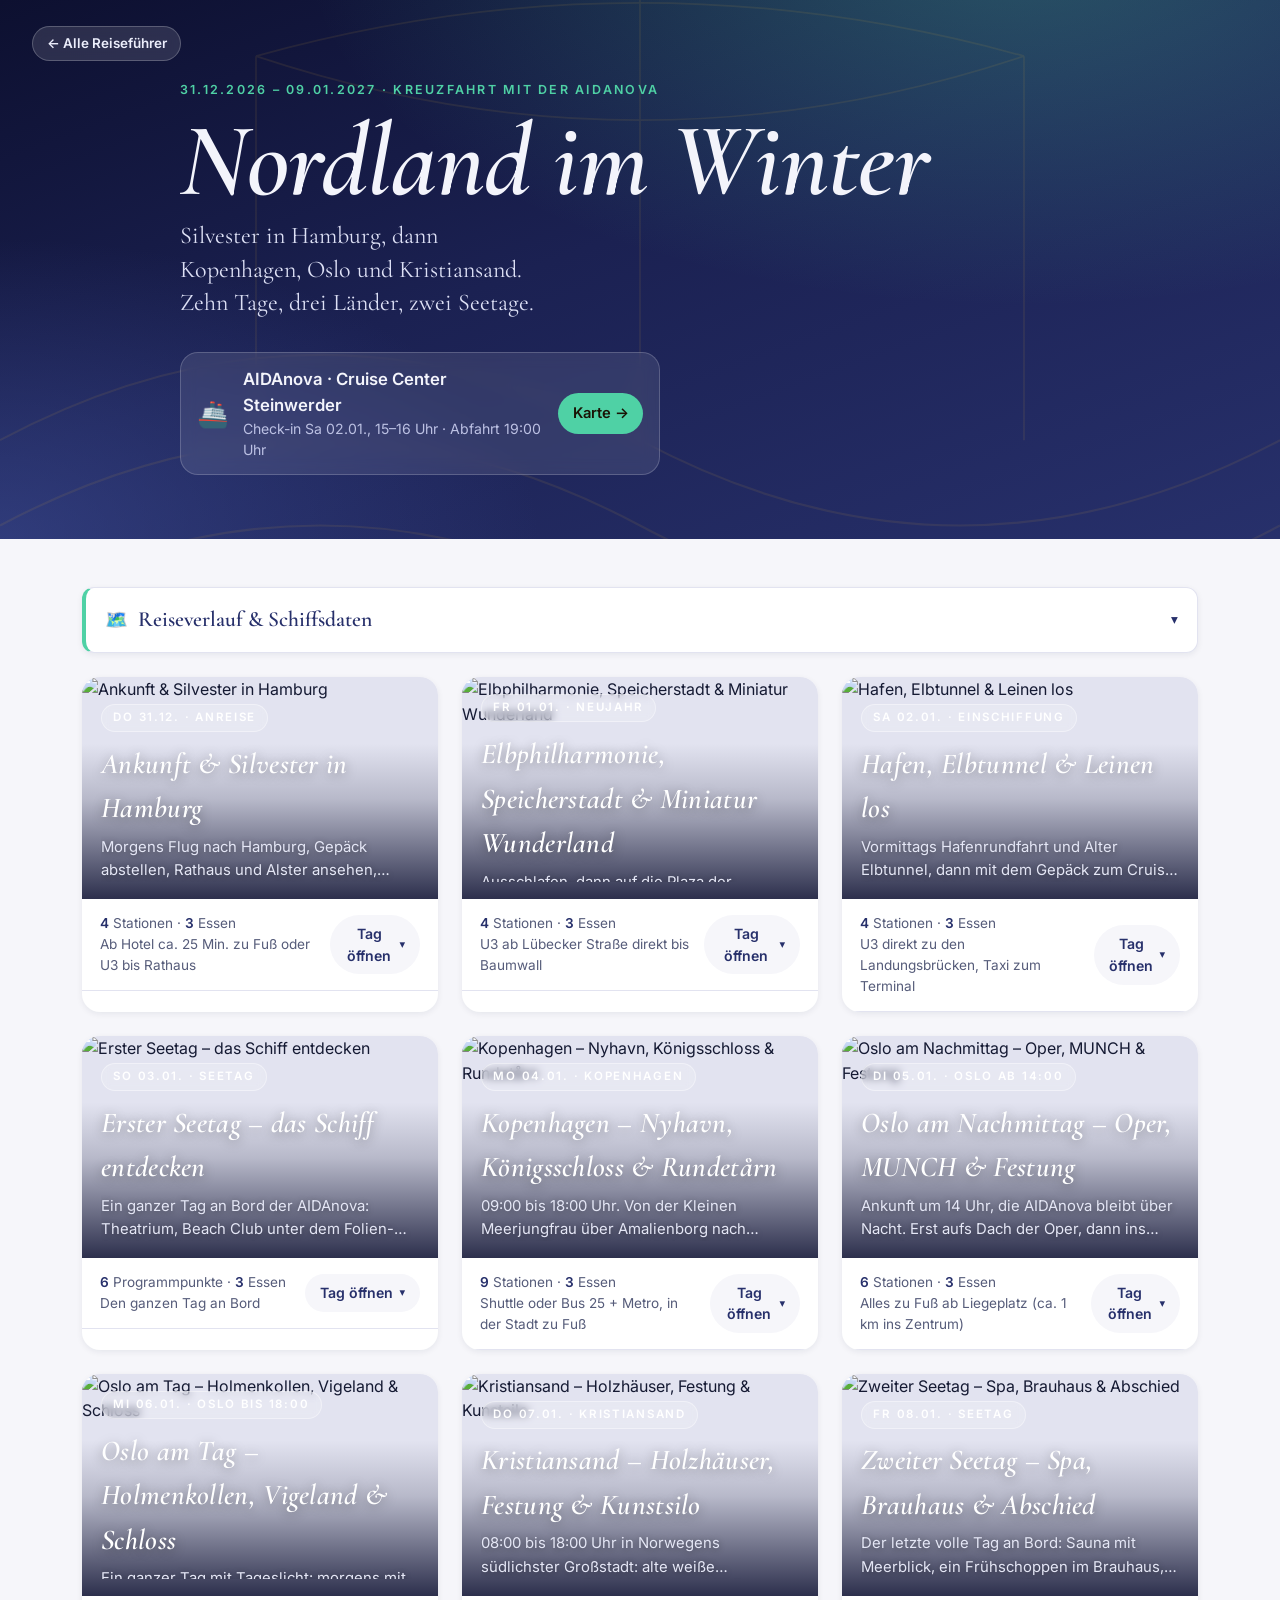
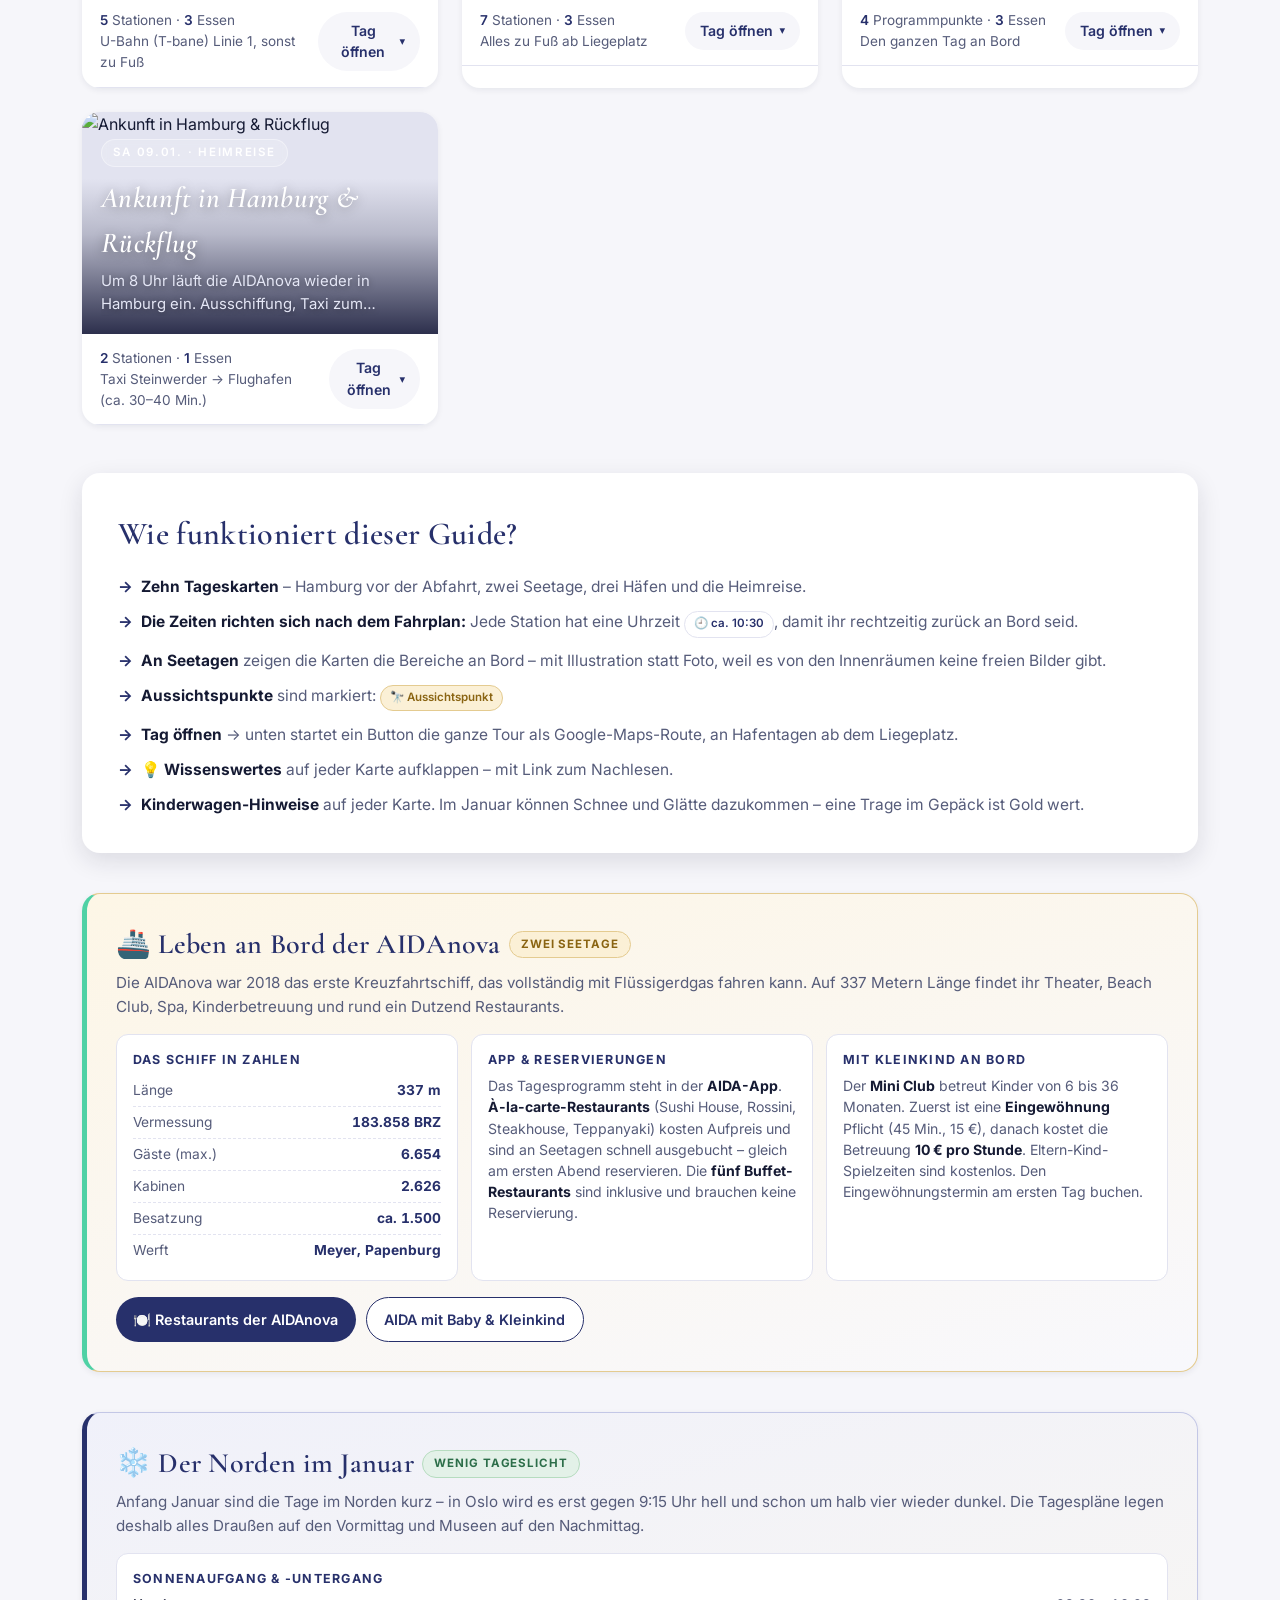
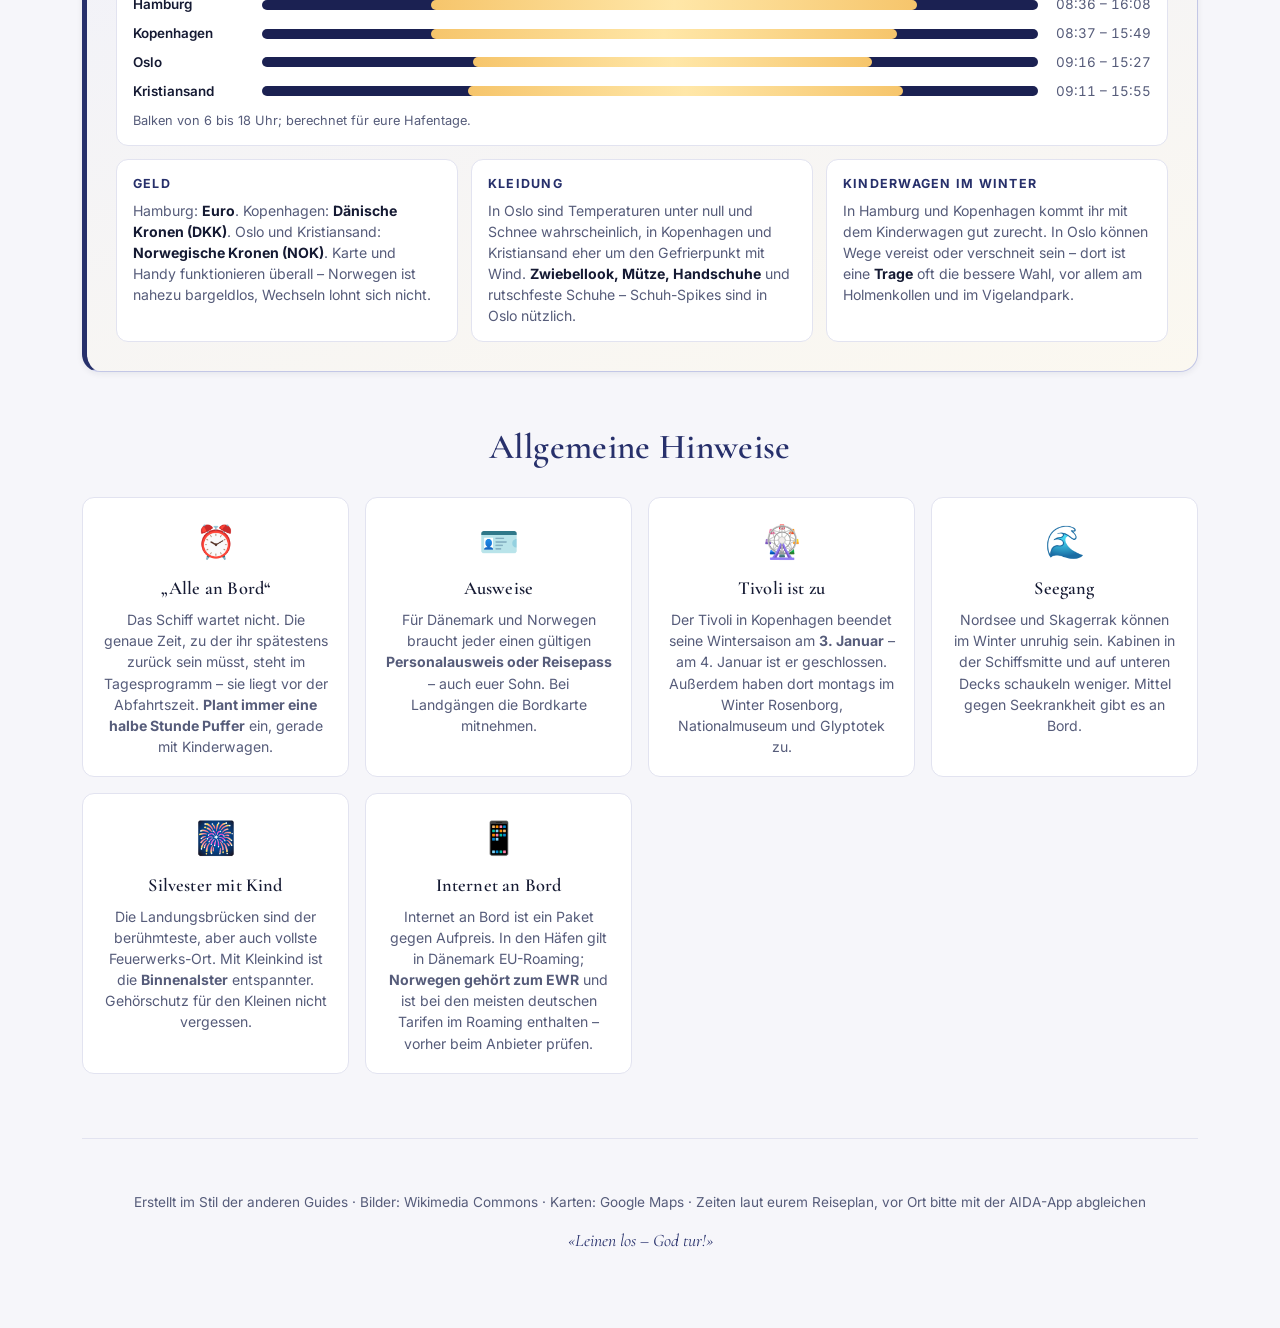
==== commit fc48cdbd: "AIDAnova: Hotel Novotel Hamburg City Alster und Rueckflug EW 2043 eingetragen Co-Authored-By: Claude" ====
--- a/aida/index.html
+++ b/aida/index.html
@@ -10,7 +10,7 @@
   <link rel="preconnect" href="https://fonts.googleapis.com" />
   <link rel="preconnect" href="https://fonts.gstatic.com" crossorigin />
   <link href="https://fonts.googleapis.com/css2?family=Cormorant+Garamond:wght@500;600;700&family=Inter:wght@400;500;600;700&display=swap" rel="stylesheet" />
-  <link rel="stylesheet" href="styles.css?v=2" />
+  <link rel="stylesheet" href="styles.css?v=3" />
   <link rel="icon" href="data:image/svg+xml,%3Csvg xmlns='http://www.w3.org/2000/svg' viewBox='0 0 100 100'%3E%3Ctext y='.9em' font-size='90'%3E🚢%3C/text%3E%3C/svg%3E" />
 </head>
 <body>
@@ -45,7 +45,7 @@
             <table class="port-table">
               <thead><tr><th>Tag</th><th>Ort</th><th>Zeiten</th></tr></thead>
               <tbody>
-                <tr><td>Do 31.12.</td><td>Anreise nach Hamburg · Silvester</td><td class="t">07:00 Flug</td></tr>
+                <tr><td>Do 31.12.</td><td>Anreise nach Hamburg · Novotel City Alster · Silvester</td><td class="t">07:00 Flug</td></tr>
                 <tr><td>Fr 01.01.</td><td>Hamburg · Miniatur Wunderland</td><td class="t">13:00 geplant</td></tr>
                 <tr><td>Sa 02.01.</td><td>Hamburg · Einschiffung, Cruise Center Steinwerder</td><td class="t">Check-in 15–16 · ab 19:00</td></tr>
                 <tr class="sea"><td>So 03.01.</td><td>Seetag</td><td class="t">ganztags an Bord</td></tr>
@@ -54,23 +54,30 @@
                 <tr><td>Mi 06.01.</td><td>Oslo</td><td class="t">ab 18:00</td></tr>
                 <tr><td>Do 07.01.</td><td>Kristiansand</td><td class="t">08:00 – 18:00</td></tr>
                 <tr class="sea"><td>Fr 08.01.</td><td>Seetag</td><td class="t">ganztags an Bord</td></tr>
-                <tr><td>Sa 09.01.</td><td>Hamburg · Ausschiffung &amp; Rückflug</td><td class="t">an 08:00 · Flug 13:30</td></tr>
+                <tr><td>Sa 09.01.</td><td>Hamburg · Ausschiffung &amp; Rückflug</td><td class="t">an 08:00 · EW 2043 13:30</td></tr>
               </tbody>
             </table>
           </div>
 
           <div class="logistics">
+            <div class="logi-card">
+              <h3>🏨 Hotel in Hamburg <span class="logi-time">31.12. – 02.01.</span></h3>
+              <div class="logi-leg"><span class="t">Hotel</span><span class="d"><strong>Novotel Hamburg City Alster</strong><br />Lübecker Straße 3, 22087 Hamburg</span></div>
+              <div class="logi-leg"><span class="t">Check-in</span><span class="d"><strong>Do 31.12. ab 15:00 Uhr</strong><br />Gepäck vormittags an der Rezeption abgeben</span></div>
+              <div class="logi-leg"><span class="t">Check-out</span><span class="d"><strong>Sa 02.01. bis 12:00 Uhr</strong><br />Koffer bis zur Taxifahrt zum Schiff einlagern</span></div>
+              <p style="margin-top:0.7rem;">Direkt an der U-Bahn <strong>Lübecker Straße</strong>: Mit der <strong>U3</strong> ohne Umsteigen zu Rathaus, Baumwall (Elbphilharmonie) und Landungsbrücken.</p>
+            </div>
             <div class="logi-card">
               <h3>🛳️ Einschiffung <span class="logi-time">Sa 02.01.</span></h3>
               <div class="logi-leg"><span class="t">15–16 Uhr</span><span class="d"><strong>Check-in auf der AIDAnova</strong><br />Cruise Center Steinwerder · Kronprinzkai</span></div>
               <div class="logi-leg"><span class="t">Adresse</span><span class="d"><strong>Buchheisterstraße 16</strong><br />20457 Hamburg</span></div>
               <div class="logi-leg"><span class="t">19:00</span><span class="d"><strong>Abfahrt</strong><br />Auslaufen auf der Elbe bei Nacht</span></div>
-              <p style="margin-top:0.7rem;">Mit Gepäck und Kinderwagen am besten mit dem <strong>Taxi</strong> zum Terminal – es liegt auf der Südseite der Elbe.</p>
+              <p style="margin-top:0.7rem;">Mit Gepäck und Kinderwagen am besten mit dem <strong>Taxi</strong> vom Hotel zum Terminal (ca. 20–25 Min.) – es liegt auf der Südseite der Elbe.</p>
             </div>
             <div class="logi-card">
               <h3>✈️ Flüge <span class="logi-time">Stuttgart ↔ Hamburg</span></h3>
-              <div class="logi-leg"><span class="t">Do 31.12.</span><span class="d"><strong>07:00 Flug nach Hamburg</strong><br />vom Flughafen mit der S1 in die Stadt</span></div>
-              <div class="logi-leg"><span class="t">Sa 09.01.</span><span class="d"><strong>13:30 Rückflug nach Stuttgart</strong><br />spätestens 11:30 Uhr am Flughafen</span></div>
+              <div class="logi-leg"><span class="t">Do 31.12.</span><span class="d"><strong>07:00 → ca. 08:10 Stuttgart → Hamburg</strong><br />Flugdauer 1 Std. 10 · Taxi oder S1 + U3 zum Hotel</span></div>
+              <div class="logi-leg"><span class="t">Sa 09.01.</span><span class="d"><strong>13:30 → 14:40 Hamburg → Stuttgart</strong><br />Eurowings EW 2043 · spätestens 11:30 Uhr am Flughafen</span></div>
               <p style="margin-top:0.7rem;">Ankunft des Schiffs am 09.01. um 08:00 Uhr – frühes Ausschiffungsfenster wählen und ein Taxi zum Flughafen einplanen (ca. 30–40 Min.).</p>
             </div>
           </div>
@@ -78,7 +85,6 @@
           <div class="fare-note" style="margin-top:1rem;">
             <strong>Noch offen laut eurem Reiseplan:</strong>
             <ul class="checklist">
-              <li>Hotel und Transfers in Hamburg (31.12.–02.01.)</li>
               <li>Buchungsbestätigung Miniatur Wunderland (Fr 01.01., 13:00 Uhr)</li>
               <li>Weitere Aktivitäten und Landausflüge</li>
               <li>Ausschiffung und Transfer zum Flughafen am 09.01.</li>
@@ -259,6 +265,6 @@
     </footer>
   </main>
 
-  <script src="script.js?v=2"></script>
+  <script src="script.js?v=3"></script>
 </body>
 </html>
